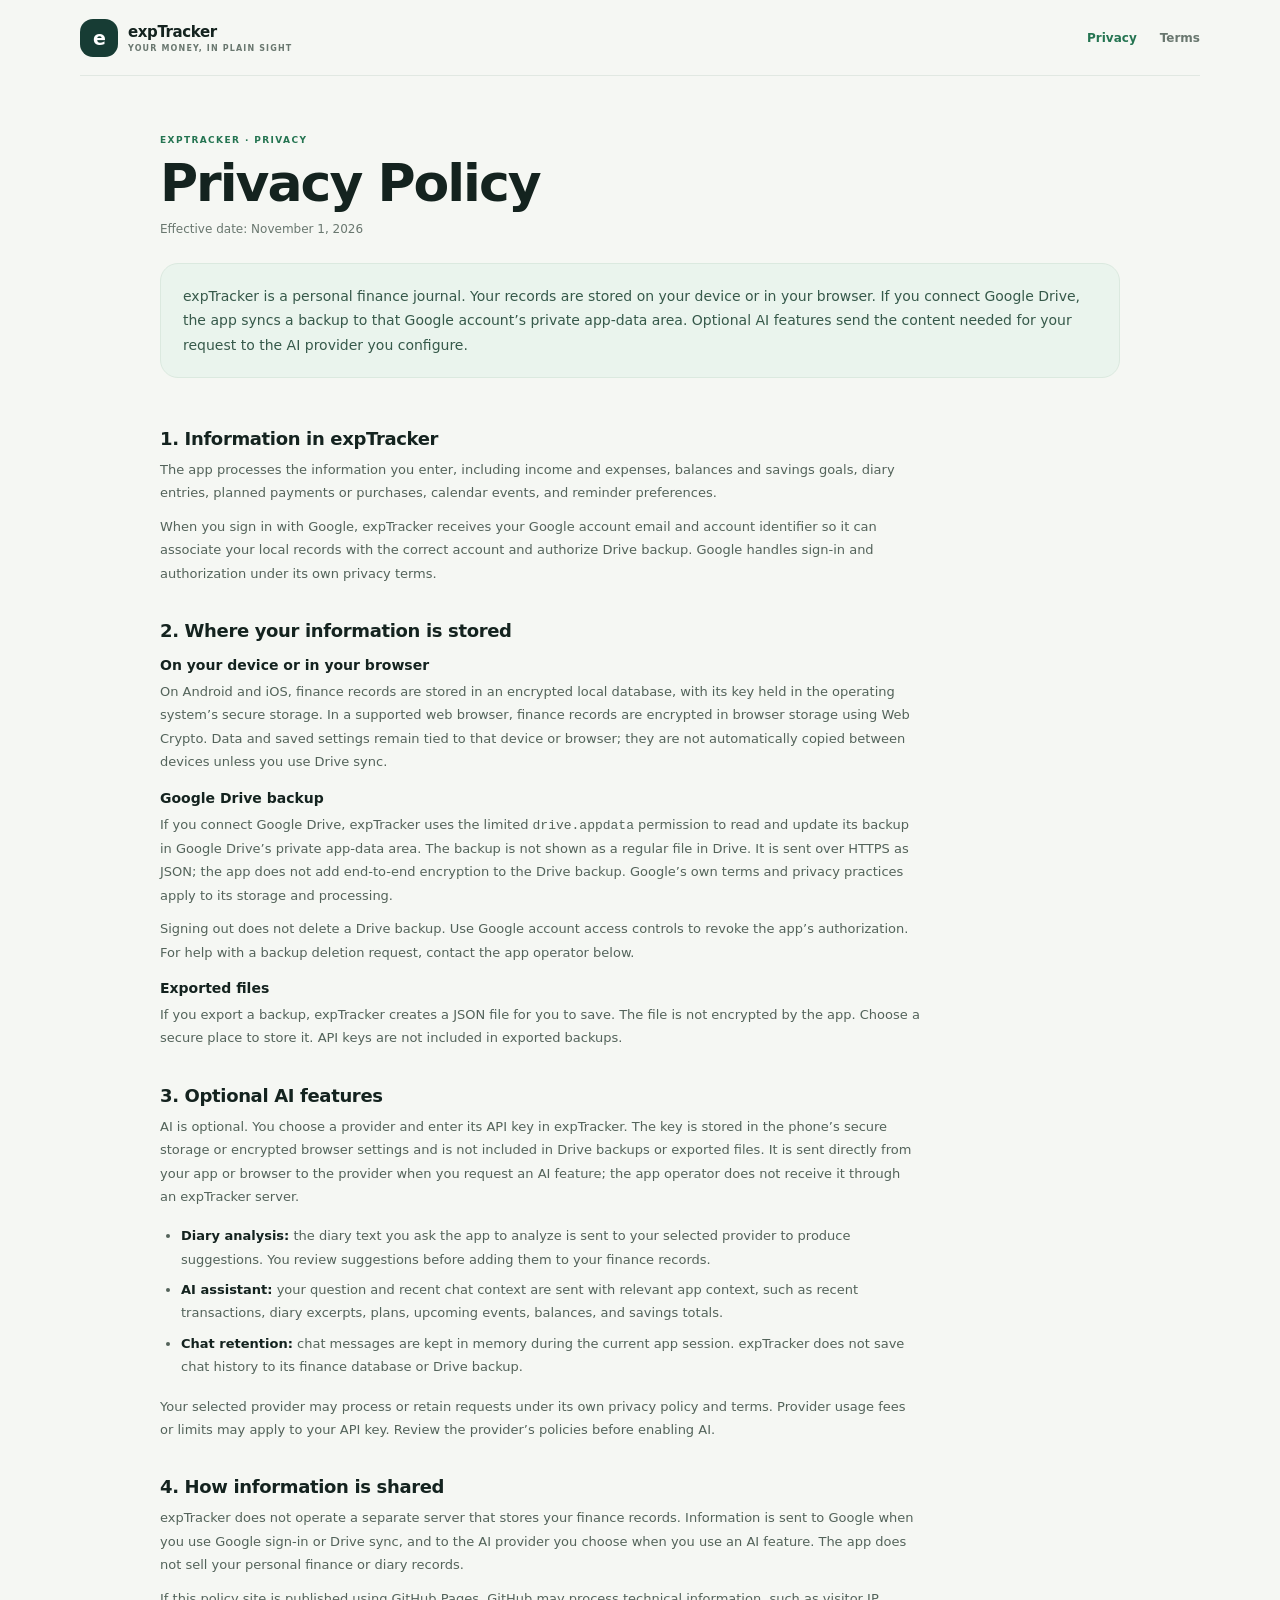
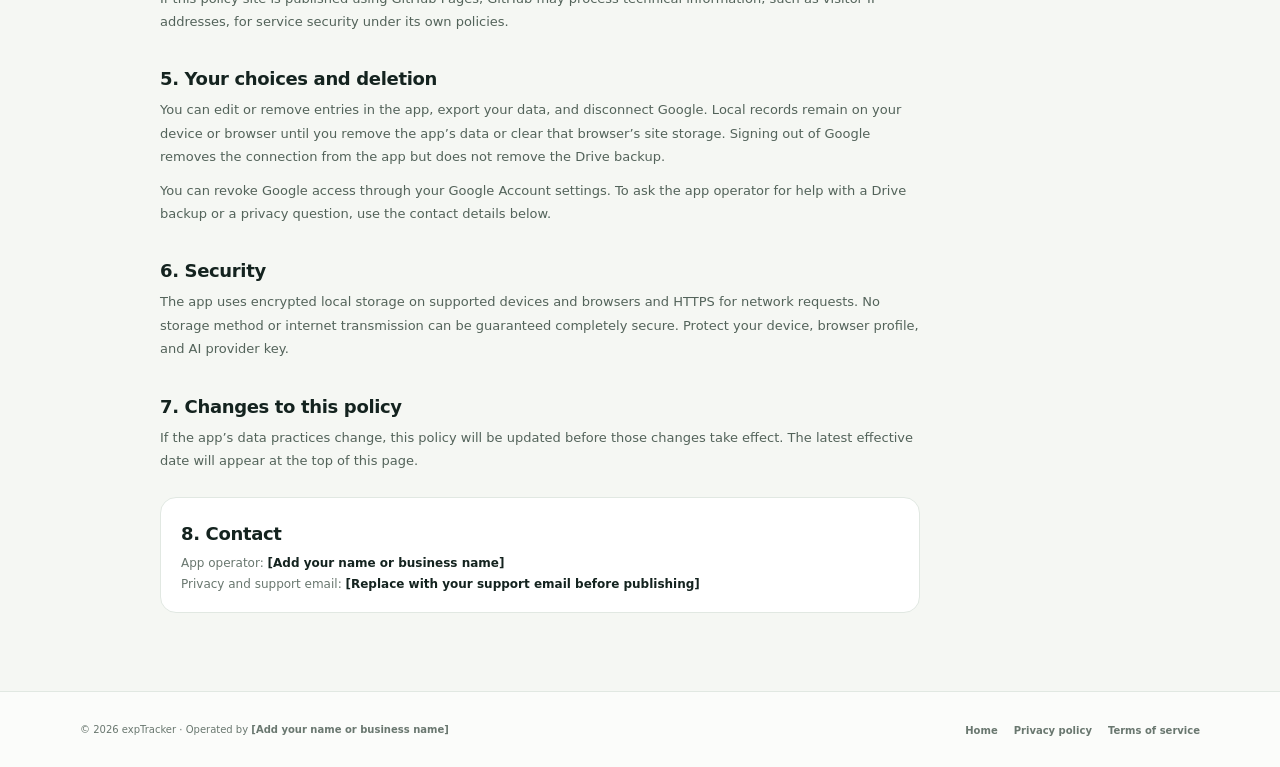
==== privacy.html @ 9c322c6c "first commit" ====
<!doctype html>
<html lang="en">
  <head>
    <meta charset="utf-8">
    <meta name="viewport" content="width=device-width, initial-scale=1">
    <meta name="theme-color" content="#f5f7f3">
    <meta name="description" content="Privacy policy for expTracker, including local storage, Google Drive backups, and optional AI processing.">
    <title>Privacy Policy — expTracker</title>
    <link rel="stylesheet" href="./styles.css">
  </head>
  <body>
    <header class="site-header">
      <a class="brand" href="./" aria-label="expTracker home">
        <span class="brand-mark" aria-hidden="true">e</span>
        <span><span class="brand-name">expTracker</span><span class="brand-tagline">YOUR MONEY, IN PLAIN SIGHT</span></span>
      </a>
      <nav class="site-nav" aria-label="Main navigation">
        <a href="./privacy.html" aria-current="page">Privacy</a>
        <a href="./terms.html">Terms</a>
      </nav>
    </header>

    <main class="page-shell legal-page">
      <p class="legal-kicker">EXPTRACKER · PRIVACY</p>
      <h1>Privacy Policy</h1>
      <p class="legal-updated">Effective date: November 1, 2026</p>
      <p class="legal-intro">expTracker is a personal finance journal. Your records are stored on your device or in your browser. If you connect Google Drive, the app syncs a backup to that Google account’s private app-data area. Optional AI features send the content needed for your request to the AI provider you configure.</p>

      <div class="legal-content">
        <section>
          <h2>1. Information in expTracker</h2>
          <p>The app processes the information you enter, including income and expenses, balances and savings goals, diary entries, planned payments or purchases, calendar events, and reminder preferences.</p>
          <p>When you sign in with Google, expTracker receives your Google account email and account identifier so it can associate your local records with the correct account and authorize Drive backup. Google handles sign-in and authorization under its own privacy terms.</p>
        </section>

        <section>
          <h2>2. Where your information is stored</h2>
          <h3>On your device or in your browser</h3>
          <p>On Android and iOS, finance records are stored in an encrypted local database, with its key held in the operating system’s secure storage. In a supported web browser, finance records are encrypted in browser storage using Web Crypto. Data and saved settings remain tied to that device or browser; they are not automatically copied between devices unless you use Drive sync.</p>
          <h3>Google Drive backup</h3>
          <p>If you connect Google Drive, expTracker uses the limited <code>drive.appdata</code> permission to read and update its backup in Google Drive’s private app-data area. The backup is not shown as a regular file in Drive. It is sent over HTTPS as JSON; the app does not add end-to-end encryption to the Drive backup. Google’s own terms and privacy practices apply to its storage and processing.</p>
          <p>Signing out does not delete a Drive backup. Use Google account access controls to revoke the app’s authorization. For help with a backup deletion request, contact the app operator below.</p>
          <h3>Exported files</h3>
          <p>If you export a backup, expTracker creates a JSON file for you to save. The file is not encrypted by the app. Choose a secure place to store it. API keys are not included in exported backups.</p>
        </section>

        <section>
          <h2>3. Optional AI features</h2>
          <p>AI is optional. You choose a provider and enter its API key in expTracker. The key is stored in the phone’s secure storage or encrypted browser settings and is not included in Drive backups or exported files. It is sent directly from your app or browser to the provider when you request an AI feature; the app operator does not receive it through an expTracker server.</p>
          <ul>
            <li><strong>Diary analysis:</strong> the diary text you ask the app to analyze is sent to your selected provider to produce suggestions. You review suggestions before adding them to your finance records.</li>
            <li><strong>AI assistant:</strong> your question and recent chat context are sent with relevant app context, such as recent transactions, diary excerpts, plans, upcoming events, balances, and savings totals.</li>
            <li><strong>Chat retention:</strong> chat messages are kept in memory during the current app session. expTracker does not save chat history to its finance database or Drive backup.</li>
          </ul>
          <p>Your selected provider may process or retain requests under its own privacy policy and terms. Provider usage fees or limits may apply to your API key. Review the provider’s policies before enabling AI.</p>
        </section>

        <section>
          <h2>4. How information is shared</h2>
          <p>expTracker does not operate a separate server that stores your finance records. Information is sent to Google when you use Google sign-in or Drive sync, and to the AI provider you choose when you use an AI feature. The app does not sell your personal finance or diary records.</p>
          <p>If this policy site is published using GitHub Pages, GitHub may process technical information, such as visitor IP addresses, for service security under its own policies.</p>
        </section>

        <section>
          <h2>5. Your choices and deletion</h2>
          <p>You can edit or remove entries in the app, export your data, and disconnect Google. Local records remain on your device or browser until you remove the app’s data or clear that browser’s site storage. Signing out of Google removes the connection from the app but does not remove the Drive backup.</p>
          <p>You can revoke Google access through your Google Account settings. To ask the app operator for help with a Drive backup or a privacy question, use the contact details below.</p>
        </section>

        <section>
          <h2>6. Security</h2>
          <p>The app uses encrypted local storage on supported devices and browsers and HTTPS for network requests. No storage method or internet transmission can be guaranteed completely secure. Protect your device, browser profile, and AI provider key.</p>
        </section>

        <section>
          <h2>7. Changes to this policy</h2>
          <p>If the app’s data practices change, this policy will be updated before those changes take effect. The latest effective date will appear at the top of this page.</p>
        </section>

        <section id="contact" class="contact-card">
          <h2>8. Contact</h2>
          <p>App operator: <strong>[Add your name or business name]</strong><br>Privacy and support email: <strong>[Replace with your support email before publishing]</strong></p>
        </section>
      </div>
    </main>

    <footer class="site-footer">
      <div class="footer-inner">
        <div class="footer-copy">© 2026 expTracker · Operated by <strong>[Add your name or business name]</strong></div>
        <nav class="footer-links" aria-label="Footer navigation">
          <a href="./">Home</a>
          <a href="./privacy.html" aria-current="page">Privacy policy</a>
          <a href="./terms.html">Terms of service</a>
        </nav>
      </div>
    </footer>
  </body>
</html>
---- styles.css ----
:root {
  color-scheme: light;
  --ink: #14231f;
  --navy: #173c34;
  --green: #247451;
  --green-soft: #eaf4ed;
  --paper: #f5f7f3;
  --white: #fff;
  --line: #e1e8e2;
  --muted: #69776f;
  --gold: #e6b951;
  font-family: Inter, ui-sans-serif, system-ui, -apple-system, BlinkMacSystemFont, "Segoe UI", sans-serif;
  font-synthesis: none;
  text-rendering: optimizeLegibility;
}

* { box-sizing: border-box; }

html { min-width: 320px; background: var(--paper); scroll-behavior: smooth; }

body {
  min-height: 100vh;
  margin: 0;
  color: var(--ink);
  background: var(--paper);
  -webkit-font-smoothing: antialiased;
}

a { color: var(--green); text-underline-offset: 3px; }
a:hover { color: var(--navy); }
a:focus-visible { outline: 3px solid var(--gold); outline-offset: 3px; border-radius: 4px; }

.site-header {
  display: flex;
  width: min(1120px, calc(100% - 40px));
  min-height: 76px;
  align-items: center;
  justify-content: space-between;
  margin: 0 auto;
  border-bottom: 1px solid var(--line);
}

.brand { display: inline-flex; align-items: center; gap: 10px; color: var(--ink); text-decoration: none; }
.brand-mark {
  display: grid;
  width: 38px;
  height: 38px;
  place-items: center;
  border-radius: 13px;
  color: var(--white);
  background: var(--navy);
  font-size: 19px;
  font-weight: 900;
  letter-spacing: -1px;
}
.brand-name { font-size: 15px; font-weight: 900; letter-spacing: -.4px; }
.brand-tagline { display: block; margin-top: 3px; color: var(--muted); font-size: 8px; font-weight: 800; letter-spacing: 1.15px; }
.site-nav { display: flex; align-items: center; gap: 23px; }
.site-nav a { color: var(--muted); font-size: 12px; font-weight: 700; text-decoration: none; }
.site-nav a:hover, .site-nav a[aria-current="page"] { color: var(--green); }

.page-shell { width: min(960px, calc(100% - 40px)); margin: 0 auto; }
.home-shell { width: min(1120px, calc(100% - 40px)); }
.hero { padding: clamp(58px, 10vw, 112px) 0 68px; }
.eyebrow { color: var(--green); font-size: 10px; font-weight: 900; letter-spacing: 1.55px; }
.hero h1 { max-width: 760px; margin: 15px 0 17px; font-size: clamp(42px, 7vw, 72px); line-height: .99; letter-spacing: -3.1px; }
.hero-copy { max-width: 650px; margin: 0; color: var(--muted); font-size: clamp(16px, 2vw, 19px); line-height: 1.7; }
.hero-actions { display: flex; flex-wrap: wrap; gap: 11px; margin-top: 28px; }
.button {
  display: inline-flex;
  min-height: 46px;
  align-items: center;
  justify-content: center;
  padding: 0 17px;
  border: 1px solid var(--line);
  border-radius: 14px;
  color: var(--green);
  background: var(--white);
  font-size: 12px;
  font-weight: 800;
  text-decoration: none;
}
.button-primary { border-color: var(--green); color: var(--white); background: var(--green); }
.button:hover { transform: translateY(-1px); text-decoration: none; }
.button-primary:hover { color: var(--white); background: var(--navy); }

.section { padding: 0 0 74px; }
.section-heading { margin: 0 0 19px; font-size: 22px; letter-spacing: -.65px; }
.feature-grid { display: grid; grid-template-columns: repeat(3, minmax(0, 1fr)); gap: 14px; }
.feature-card {
  min-height: 177px;
  padding: 22px;
  border: 1px solid var(--line);
  border-radius: 21px;
  background: var(--white);
}
.feature-mark { display: grid; width: 35px; height: 35px; place-items: center; border-radius: 12px; color: var(--green); background: var(--green-soft); font-size: 16px; font-weight: 900; }
.feature-card h3 { margin: 17px 0 7px; font-size: 15px; letter-spacing: -.25px; }
.feature-card p { margin: 0; color: var(--muted); font-size: 12px; line-height: 1.65; }

.privacy-callout { display: grid; grid-template-columns: 1fr auto; align-items: center; gap: 18px; padding: 23px 25px; border-radius: 22px; color: var(--white); background: var(--navy); }
.privacy-callout h2 { margin: 0 0 6px; font-size: 17px; letter-spacing: -.35px; }
.privacy-callout p { max-width: 700px; margin: 0; color: #d0ddd5; font-size: 12px; line-height: 1.7; }
.privacy-callout a { color: #c9e8d4; font-size: 12px; font-weight: 800; white-space: nowrap; }

.legal-page { padding: 50px 0 78px; }
.legal-kicker { margin-bottom: 11px; color: var(--green); font-size: 9px; font-weight: 900; letter-spacing: 1.4px; }
.legal-page h1 { margin: 0; font-size: clamp(36px, 5vw, 52px); line-height: 1.05; letter-spacing: -2px; }
.legal-updated { margin: 11px 0 27px; color: var(--muted); font-size: 12px; }
.legal-intro { padding: 20px 22px; border: 1px solid #dbe9df; border-radius: 18px; color: #36594a; background: var(--green-soft); font-size: 14px; line-height: 1.75; }
.legal-content { max-width: 760px; padding-top: 11px; }
.legal-content section { padding-top: 25px; }
.legal-content h2 { margin: 0 0 9px; font-size: 18px; letter-spacing: -.35px; }
.legal-content h3 { margin: 16px 0 6px; font-size: 14px; }
.legal-content p, .legal-content li { color: #53635a; font-size: 13px; line-height: 1.8; }
.legal-content p { margin: 7px 0 10px; }
.legal-content ul { display: grid; gap: 7px; padding-left: 21px; }
.legal-content strong { color: var(--ink); }
.contact-card { margin-top: 25px; padding: 18px 20px; border: 1px solid var(--line); border-radius: 16px; background: var(--white); }
.contact-card p { margin: 0; color: var(--muted); font-size: 12px; line-height: 1.7; }

.site-footer { border-top: 1px solid var(--line); background: rgba(255,255,255,.64); }
.footer-inner { display: flex; width: min(1120px, calc(100% - 40px)); min-height: 76px; align-items: center; justify-content: space-between; gap: 16px; margin: 0 auto; }
.footer-copy { color: var(--muted); font-size: 10px; line-height: 1.6; }
.footer-links { display: flex; flex-wrap: wrap; gap: 16px; }
.footer-links a { color: var(--muted); font-size: 10px; font-weight: 700; text-decoration: none; }

@media (max-width: 700px) {
  .site-header, .footer-inner { width: min(100% - 32px, 1120px); }
  .page-shell, .home-shell { width: min(100% - 32px, 960px); }
  .site-header { min-height: 68px; }
  .site-nav { gap: 14px; }
  .site-nav a { font-size: 11px; }
  .hero { padding: 61px 0 54px; }
  .hero h1 { letter-spacing: -2px; }
  .feature-grid { grid-template-columns: 1fr; gap: 10px; }
  .feature-card { min-height: 0; padding: 18px; }
  .feature-card h3 { margin-top: 12px; }
  .section { padding-bottom: 52px; }
  .privacy-callout { grid-template-columns: 1fr; padding: 20px; }
  .privacy-callout a { justify-self: start; }
  .legal-page { padding-top: 38px; }
  .footer-inner { align-items: flex-start; flex-direction: column; justify-content: center; padding: 18px 0; }
}

@media (prefers-reduced-motion: reduce) {
  html { scroll-behavior: auto; }
  *, *::before, *::after { transition-duration: .01ms !important; animation-duration: .01ms !important; animation-iteration-count: 1 !important; }
}
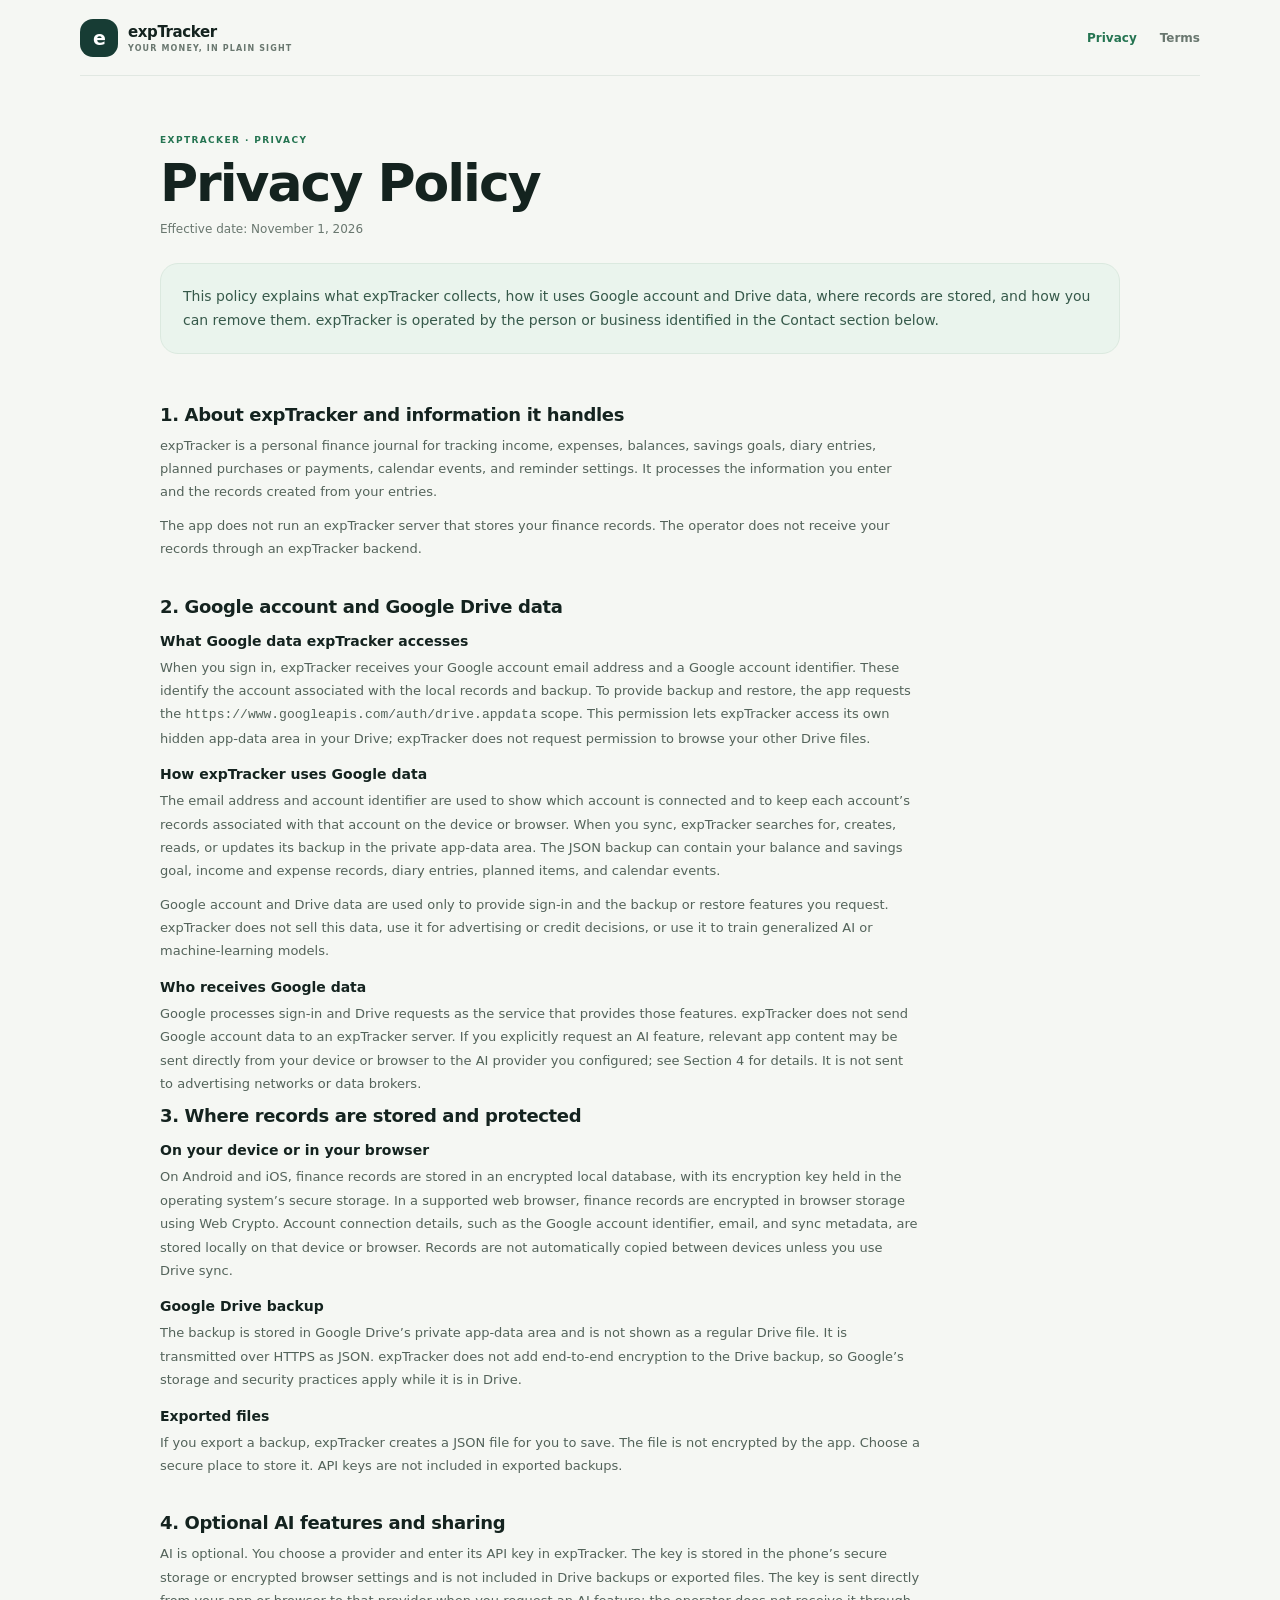
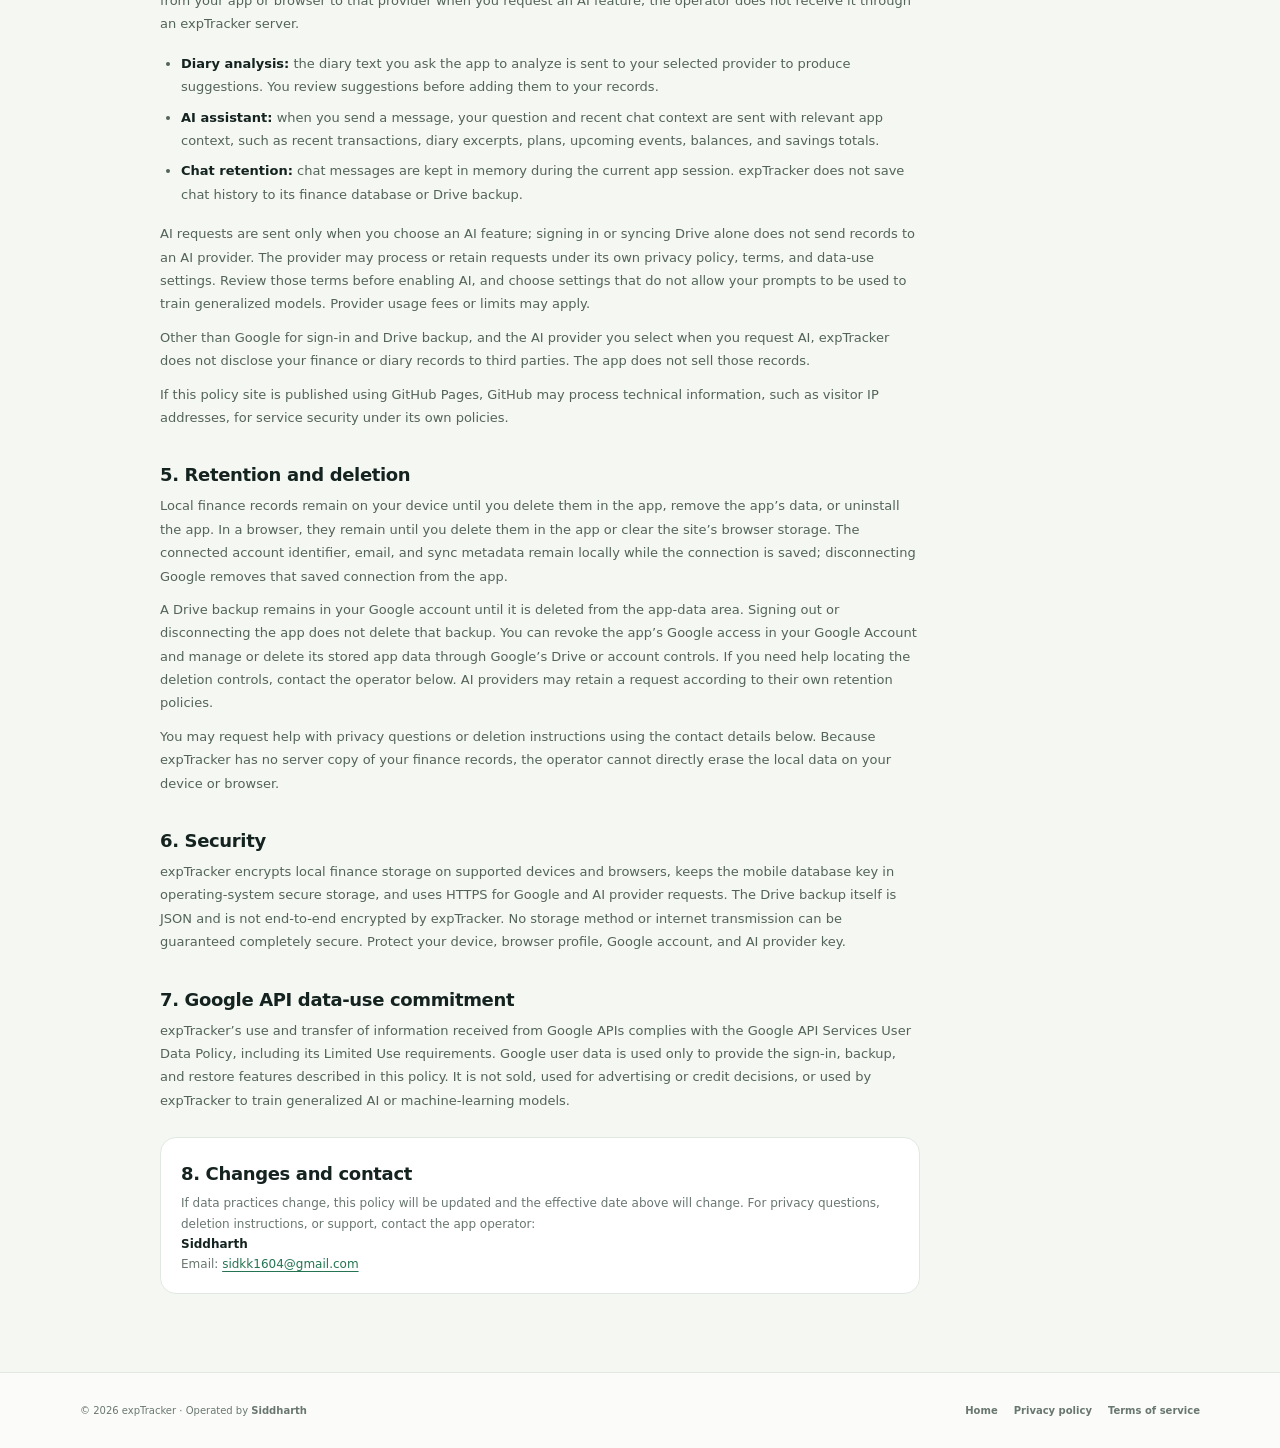
==== commit 7651c611: "second change" ====
--- a/privacy.html
+++ b/privacy.html
@@ -24,69 +24,74 @@
       <p class="legal-kicker">EXPTRACKER · PRIVACY</p>
       <h1>Privacy Policy</h1>
       <p class="legal-updated">Effective date: November 1, 2026</p>
-      <p class="legal-intro">expTracker is a personal finance journal. Your records are stored on your device or in your browser. If you connect Google Drive, the app syncs a backup to that Google account’s private app-data area. Optional AI features send the content needed for your request to the AI provider you configure.</p>
+      <p class="legal-intro">This policy explains what expTracker collects, how it uses Google account and Drive data, where records are stored, and how you can remove them. expTracker is operated by the person or business identified in the Contact section below.</p>
 
       <div class="legal-content">
         <section>
-          <h2>1. Information in expTracker</h2>
-          <p>The app processes the information you enter, including income and expenses, balances and savings goals, diary entries, planned payments or purchases, calendar events, and reminder preferences.</p>
-          <p>When you sign in with Google, expTracker receives your Google account email and account identifier so it can associate your local records with the correct account and authorize Drive backup. Google handles sign-in and authorization under its own privacy terms.</p>
+          <h2>1. About expTracker and information it handles</h2>
+          <p>expTracker is a personal finance journal for tracking income, expenses, balances, savings goals, diary entries, planned purchases or payments, calendar events, and reminder settings. It processes the information you enter and the records created from your entries.</p>
+          <p>The app does not run an expTracker server that stores your finance records. The operator does not receive your records through an expTracker backend.</p>
         </section>
 
         <section>
-          <h2>2. Where your information is stored</h2>
+          <h2>2. Google account and Google Drive data</h2>
+          <h3>What Google data expTracker accesses</h3>
+          <p>When you sign in, expTracker receives your Google account email address and a Google account identifier. These identify the account associated with the local records and backup. To provide backup and restore, the app requests the <code>https://www.googleapis.com/auth/drive.appdata</code> scope. This permission lets expTracker access its own hidden app-data area in your Drive; expTracker does not request permission to browse your other Drive files.</p>
+          <h3>How expTracker uses Google data</h3>
+          <p>The email address and account identifier are used to show which account is connected and to keep each account’s records associated with that account on the device or browser. When you sync, expTracker searches for, creates, reads, or updates its backup in the private app-data area. The JSON backup can contain your balance and savings goal, income and expense records, diary entries, planned items, and calendar events.</p>
+          <p>Google account and Drive data are used only to provide sign-in and the backup or restore features you request. expTracker does not sell this data, use it for advertising or credit decisions, or use it to train generalized AI or machine-learning models.</p>
+          <h3>Who receives Google data</h3>
+          <p>Google processes sign-in and Drive requests as the service that provides those features. expTracker does not send Google account data to an expTracker server. If you explicitly request an AI feature, relevant app content may be sent directly from your device or browser to the AI provider you configured; see Section 4 for details. It is not sent to advertising networks or data brokers.</p>
+
+          <h2>3. Where records are stored and protected</h2>
           <h3>On your device or in your browser</h3>
-          <p>On Android and iOS, finance records are stored in an encrypted local database, with its key held in the operating system’s secure storage. In a supported web browser, finance records are encrypted in browser storage using Web Crypto. Data and saved settings remain tied to that device or browser; they are not automatically copied between devices unless you use Drive sync.</p>
+          <p>On Android and iOS, finance records are stored in an encrypted local database, with its encryption key held in the operating system’s secure storage. In a supported web browser, finance records are encrypted in browser storage using Web Crypto. Account connection details, such as the Google account identifier, email, and sync metadata, are stored locally on that device or browser. Records are not automatically copied between devices unless you use Drive sync.</p>
           <h3>Google Drive backup</h3>
-          <p>If you connect Google Drive, expTracker uses the limited <code>drive.appdata</code> permission to read and update its backup in Google Drive’s private app-data area. The backup is not shown as a regular file in Drive. It is sent over HTTPS as JSON; the app does not add end-to-end encryption to the Drive backup. Google’s own terms and privacy practices apply to its storage and processing.</p>
-          <p>Signing out does not delete a Drive backup. Use Google account access controls to revoke the app’s authorization. For help with a backup deletion request, contact the app operator below.</p>
+          <p>The backup is stored in Google Drive’s private app-data area and is not shown as a regular Drive file. It is transmitted over HTTPS as JSON. expTracker does not add end-to-end encryption to the Drive backup, so Google’s storage and security practices apply while it is in Drive.</p>
           <h3>Exported files</h3>
           <p>If you export a backup, expTracker creates a JSON file for you to save. The file is not encrypted by the app. Choose a secure place to store it. API keys are not included in exported backups.</p>
         </section>
 
         <section>
-          <h2>3. Optional AI features</h2>
-          <p>AI is optional. You choose a provider and enter its API key in expTracker. The key is stored in the phone’s secure storage or encrypted browser settings and is not included in Drive backups or exported files. It is sent directly from your app or browser to the provider when you request an AI feature; the app operator does not receive it through an expTracker server.</p>
+          <h2>4. Optional AI features and sharing</h2>
+          <p>AI is optional. You choose a provider and enter its API key in expTracker. The key is stored in the phone’s secure storage or encrypted browser settings and is not included in Drive backups or exported files. The key is sent directly from your app or browser to that provider when you request an AI feature; the operator does not receive it through an expTracker server.</p>
           <ul>
-            <li><strong>Diary analysis:</strong> the diary text you ask the app to analyze is sent to your selected provider to produce suggestions. You review suggestions before adding them to your finance records.</li>
-            <li><strong>AI assistant:</strong> your question and recent chat context are sent with relevant app context, such as recent transactions, diary excerpts, plans, upcoming events, balances, and savings totals.</li>
+            <li><strong>Diary analysis:</strong> the diary text you ask the app to analyze is sent to your selected provider to produce suggestions. You review suggestions before adding them to your records.</li>
+            <li><strong>AI assistant:</strong> when you send a message, your question and recent chat context are sent with relevant app context, such as recent transactions, diary excerpts, plans, upcoming events, balances, and savings totals.</li>
             <li><strong>Chat retention:</strong> chat messages are kept in memory during the current app session. expTracker does not save chat history to its finance database or Drive backup.</li>
           </ul>
-          <p>Your selected provider may process or retain requests under its own privacy policy and terms. Provider usage fees or limits may apply to your API key. Review the provider’s policies before enabling AI.</p>
-        </section>
-
-        <section>
-          <h2>4. How information is shared</h2>
-          <p>expTracker does not operate a separate server that stores your finance records. Information is sent to Google when you use Google sign-in or Drive sync, and to the AI provider you choose when you use an AI feature. The app does not sell your personal finance or diary records.</p>
+          <p>AI requests are sent only when you choose an AI feature; signing in or syncing Drive alone does not send records to an AI provider. The provider may process or retain requests under its own privacy policy, terms, and data-use settings. Review those terms before enabling AI, and choose settings that do not allow your prompts to be used to train generalized models. Provider usage fees or limits may apply.</p>
+          <p>Other than Google for sign-in and Drive backup, and the AI provider you select when you request AI, expTracker does not disclose your finance or diary records to third parties. The app does not sell those records.</p>
           <p>If this policy site is published using GitHub Pages, GitHub may process technical information, such as visitor IP addresses, for service security under its own policies.</p>
         </section>
 
         <section>
-          <h2>5. Your choices and deletion</h2>
-          <p>You can edit or remove entries in the app, export your data, and disconnect Google. Local records remain on your device or browser until you remove the app’s data or clear that browser’s site storage. Signing out of Google removes the connection from the app but does not remove the Drive backup.</p>
-          <p>You can revoke Google access through your Google Account settings. To ask the app operator for help with a Drive backup or a privacy question, use the contact details below.</p>
+          <h2>5. Retention and deletion</h2>
+          <p>Local finance records remain on your device until you delete them in the app, remove the app’s data, or uninstall the app. In a browser, they remain until you delete them in the app or clear the site’s browser storage. The connected account identifier, email, and sync metadata remain locally while the connection is saved; disconnecting Google removes that saved connection from the app.</p>
+          <p>A Drive backup remains in your Google account until it is deleted from the app-data area. Signing out or disconnecting the app does not delete that backup. You can revoke the app’s Google access in your Google Account and manage or delete its stored app data through Google’s Drive or account controls. If you need help locating the deletion controls, contact the operator below. AI providers may retain a request according to their own retention policies.</p>
+          <p>You may request help with privacy questions or deletion instructions using the contact details below. Because expTracker has no server copy of your finance records, the operator cannot directly erase the local data on your device or browser.</p>
         </section>
 
         <section>
           <h2>6. Security</h2>
-          <p>The app uses encrypted local storage on supported devices and browsers and HTTPS for network requests. No storage method or internet transmission can be guaranteed completely secure. Protect your device, browser profile, and AI provider key.</p>
+          <p>expTracker encrypts local finance storage on supported devices and browsers, keeps the mobile database key in operating-system secure storage, and uses HTTPS for Google and AI provider requests. The Drive backup itself is JSON and is not end-to-end encrypted by expTracker. No storage method or internet transmission can be guaranteed completely secure. Protect your device, browser profile, Google account, and AI provider key.</p>
         </section>
 
         <section>
-          <h2>7. Changes to this policy</h2>
-          <p>If the app’s data practices change, this policy will be updated before those changes take effect. The latest effective date will appear at the top of this page.</p>
+          <h2>7. Google API data-use commitment</h2>
+          <p>expTracker’s use and transfer of information received from Google APIs complies with the Google API Services User Data Policy, including its Limited Use requirements. Google user data is used only to provide the sign-in, backup, and restore features described in this policy. It is not sold, used for advertising or credit decisions, or used by expTracker to train generalized AI or machine-learning models.</p>
         </section>
 
         <section id="contact" class="contact-card">
-          <h2>8. Contact</h2>
-          <p>App operator: <strong>[Add your name or business name]</strong><br>Privacy and support email: <strong>[Replace with your support email before publishing]</strong></p>
+          <h2>8. Changes and contact</h2>
+          <p>If data practices change, this policy will be updated and the effective date above will change. For privacy questions, deletion instructions, or support, contact the app operator:<br><strong>Siddharth</strong><br>Email: <a href="mailto:sidkk1604@gmail.com">sidkk1604@gmail.com</a></p>
         </section>
       </div>
     </main>
 
     <footer class="site-footer">
       <div class="footer-inner">
-        <div class="footer-copy">© 2026 expTracker · Operated by <strong>[Add your name or business name]</strong></div>
+        <div class="footer-copy">© 2026 expTracker · Operated by <strong>Siddharth</strong></div>
         <nav class="footer-links" aria-label="Footer navigation">
           <a href="./">Home</a>
           <a href="./privacy.html" aria-current="page">Privacy policy</a>
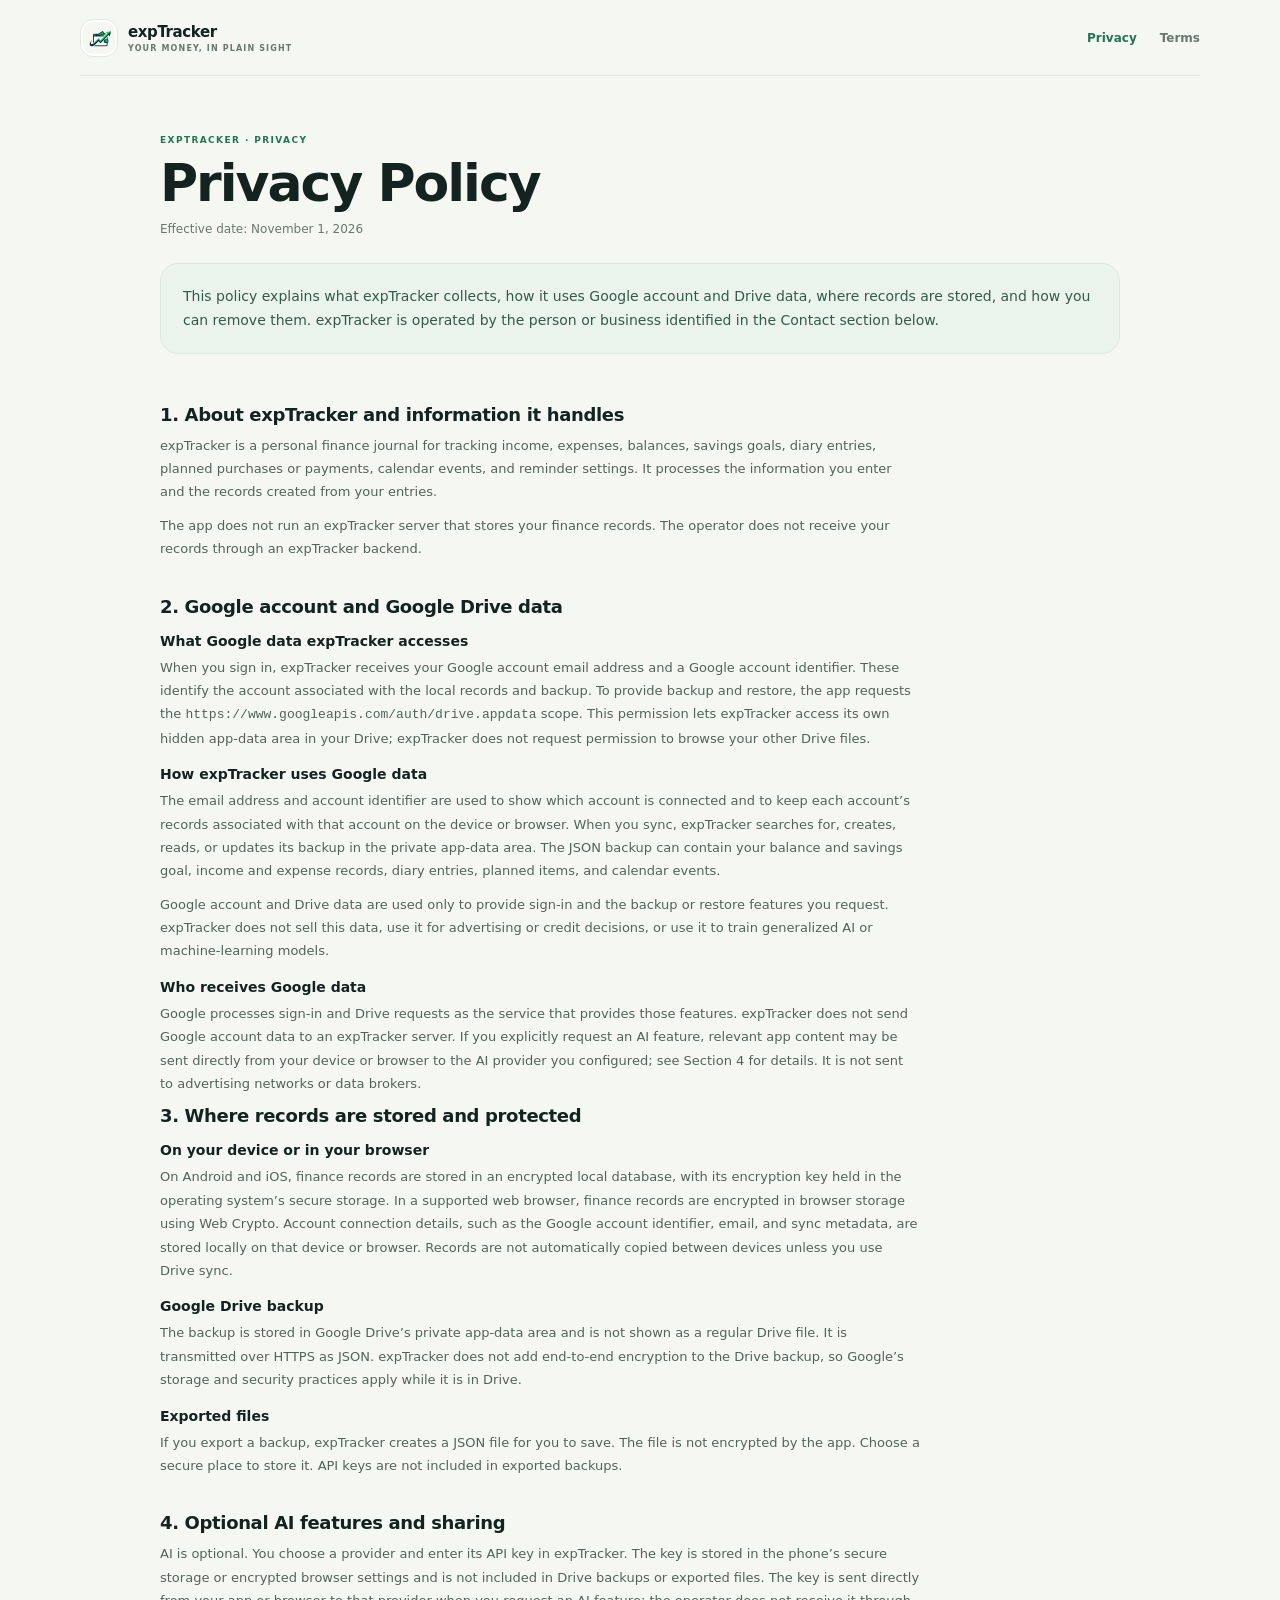
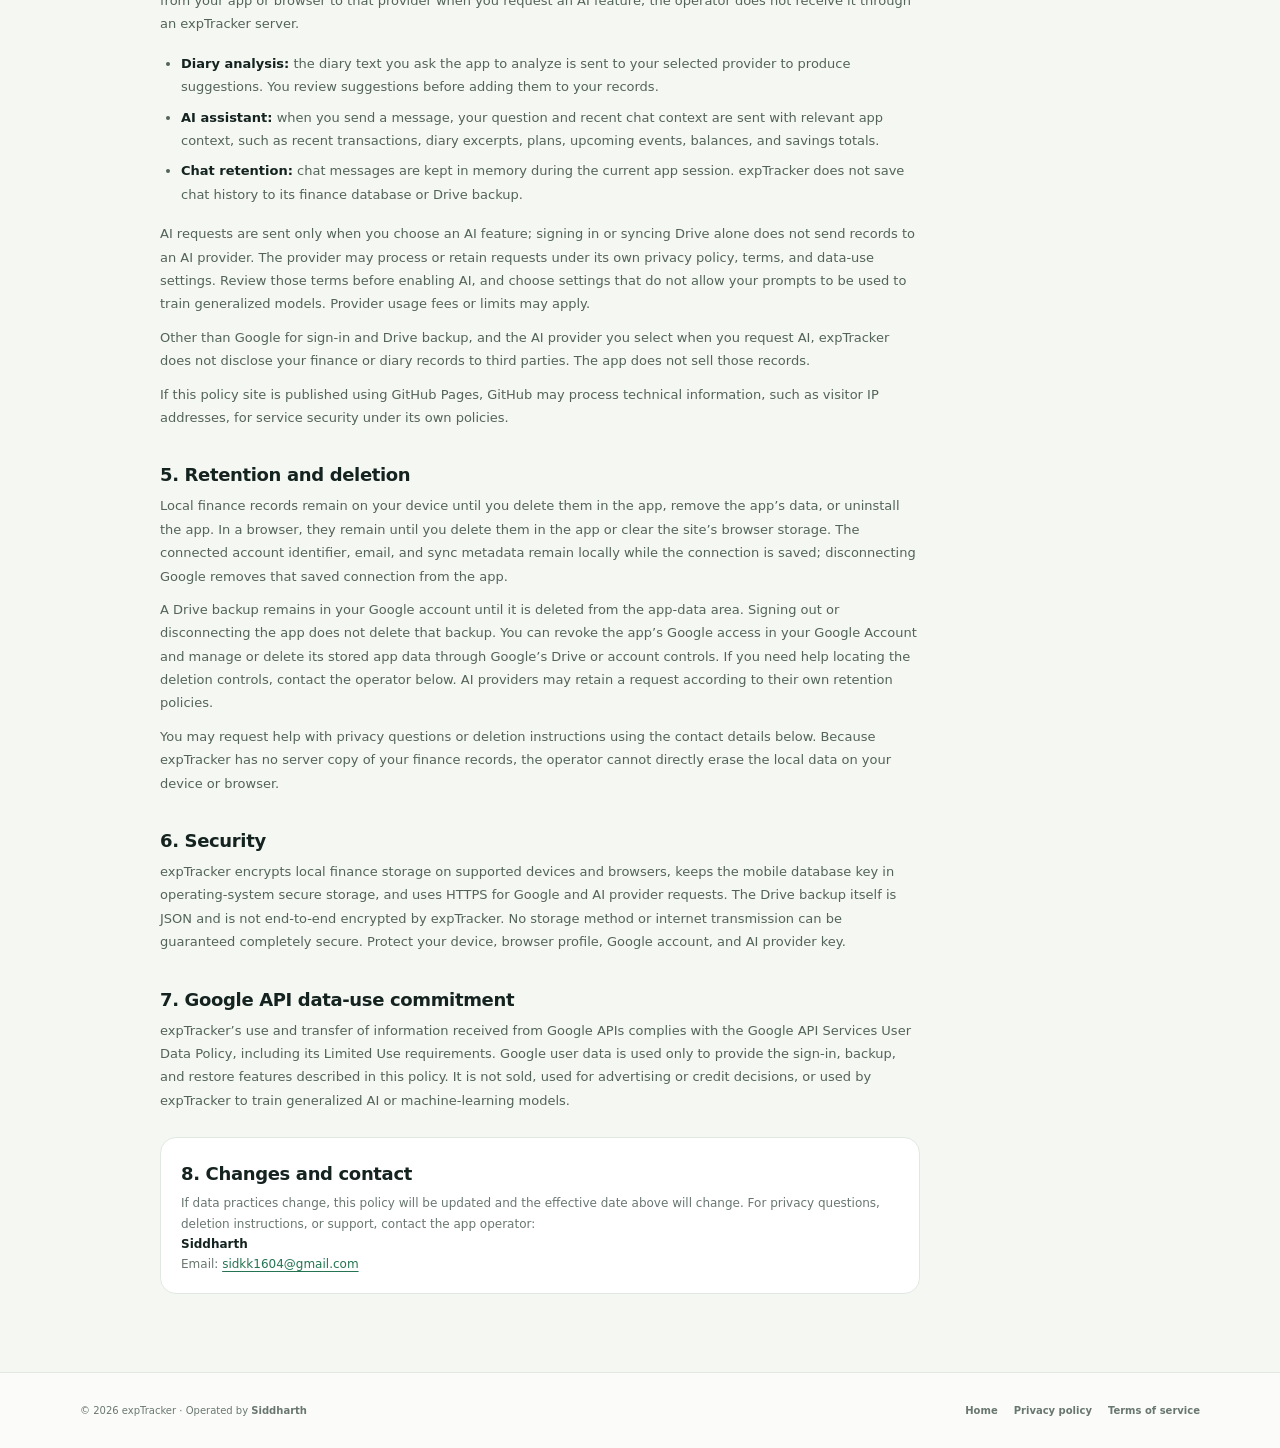
==== commit b6c327f0: "logo" ====
--- a/privacy.html
+++ b/privacy.html
@@ -6,12 +6,14 @@
     <meta name="theme-color" content="#f5f7f3">
     <meta name="description" content="Privacy policy for expTracker, including local storage, Google Drive backups, and optional AI processing.">
     <title>Privacy Policy — expTracker</title>
+    <link rel="icon" type="image/png" href="./favicon.png">
+    <link rel="apple-touch-icon" href="./icon.png">
     <link rel="stylesheet" href="./styles.css">
   </head>
   <body>
     <header class="site-header">
       <a class="brand" href="./" aria-label="expTracker home">
-        <span class="brand-mark" aria-hidden="true">e</span>
+        <img class="brand-mark" src="./icon.png" alt="" aria-hidden="true">
         <span><span class="brand-name">expTracker</span><span class="brand-tagline">YOUR MONEY, IN PLAIN SIGHT</span></span>
       </a>
       <nav class="site-nav" aria-label="Main navigation">
--- a/styles.css
+++ b/styles.css
@@ -42,16 +42,15 @@
 
 .brand { display: inline-flex; align-items: center; gap: 10px; color: var(--ink); text-decoration: none; }
 .brand-mark {
-  display: grid;
+  display: block;
   width: 38px;
   height: 38px;
-  place-items: center;
+  flex: 0 0 38px;
+  object-fit: contain;
+  padding: 2px;
   border-radius: 13px;
-  color: var(--white);
-  background: var(--navy);
-  font-size: 19px;
-  font-weight: 900;
-  letter-spacing: -1px;
+  border: 1px solid var(--line);
+  background: var(--white);
 }
 .brand-name { font-size: 15px; font-weight: 900; letter-spacing: -.4px; }
 .brand-tagline { display: block; margin-top: 3px; color: var(--muted); font-size: 8px; font-weight: 800; letter-spacing: 1.15px; }
